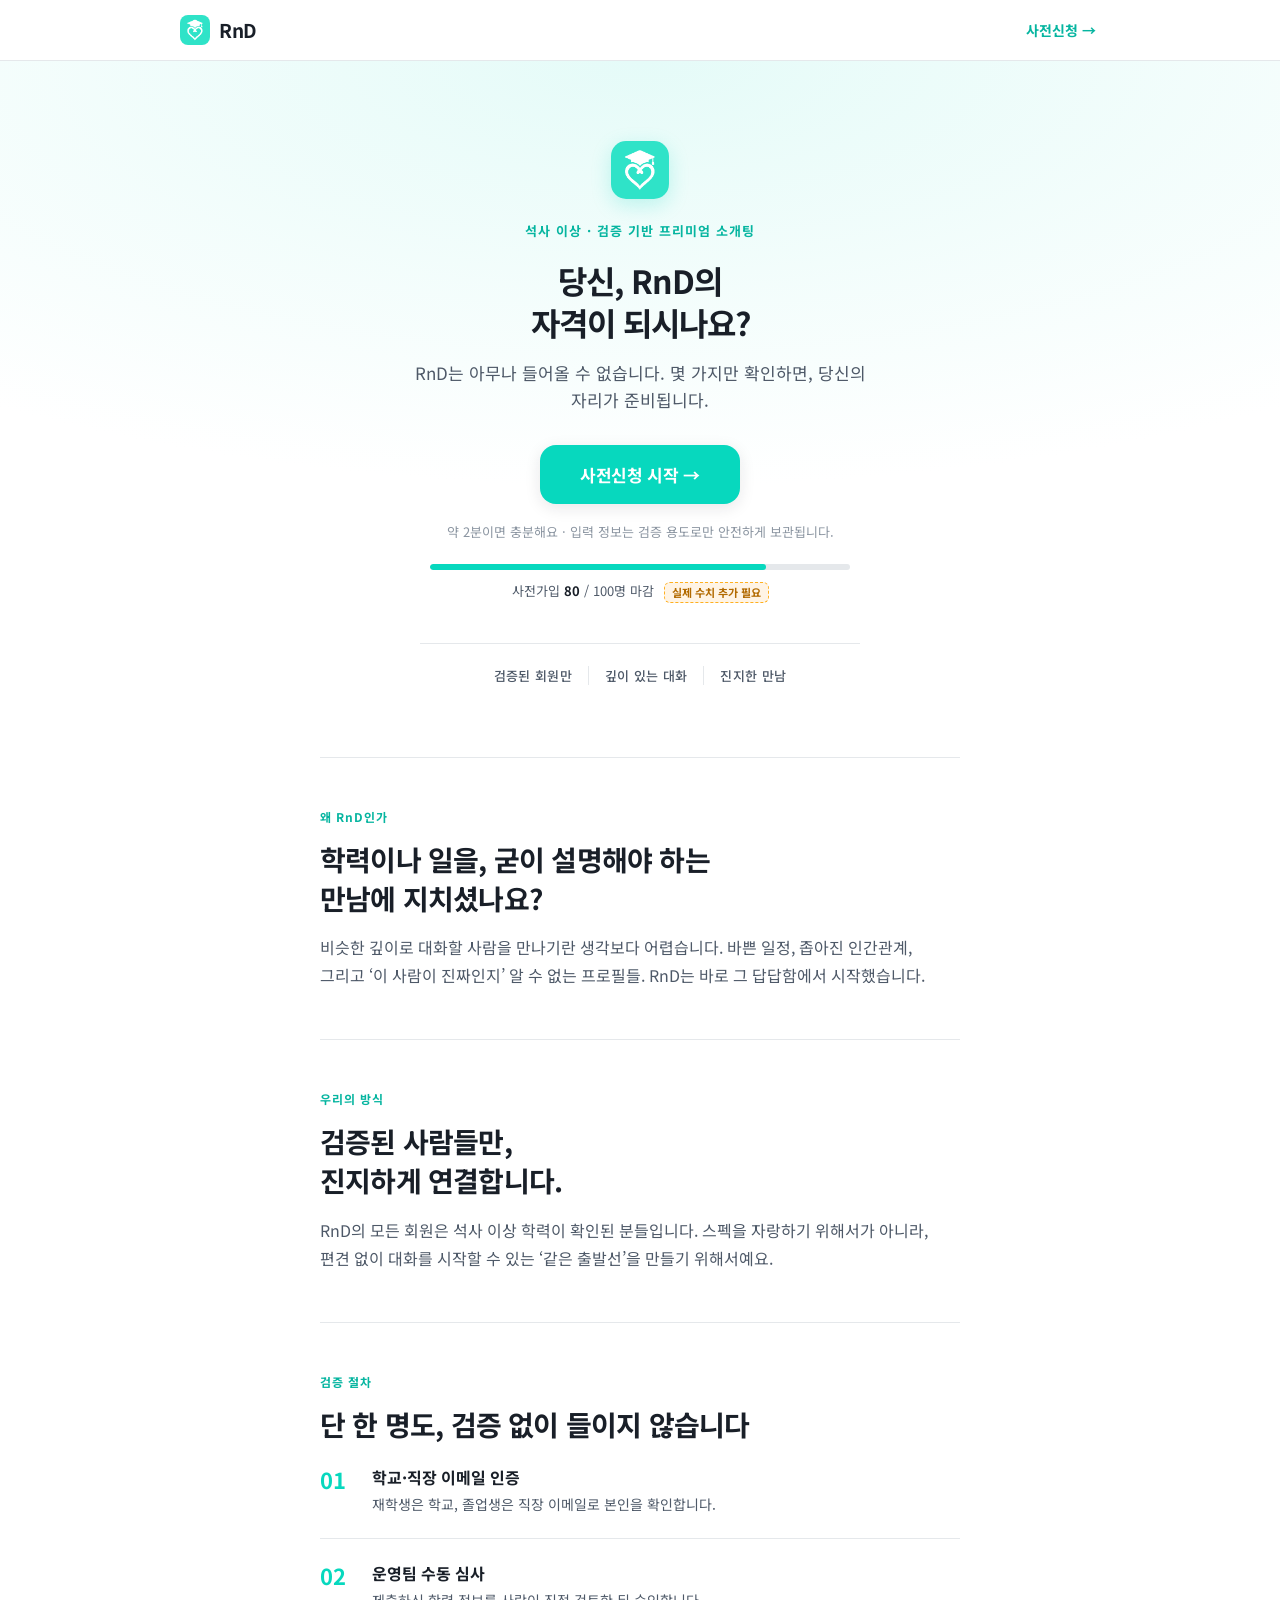
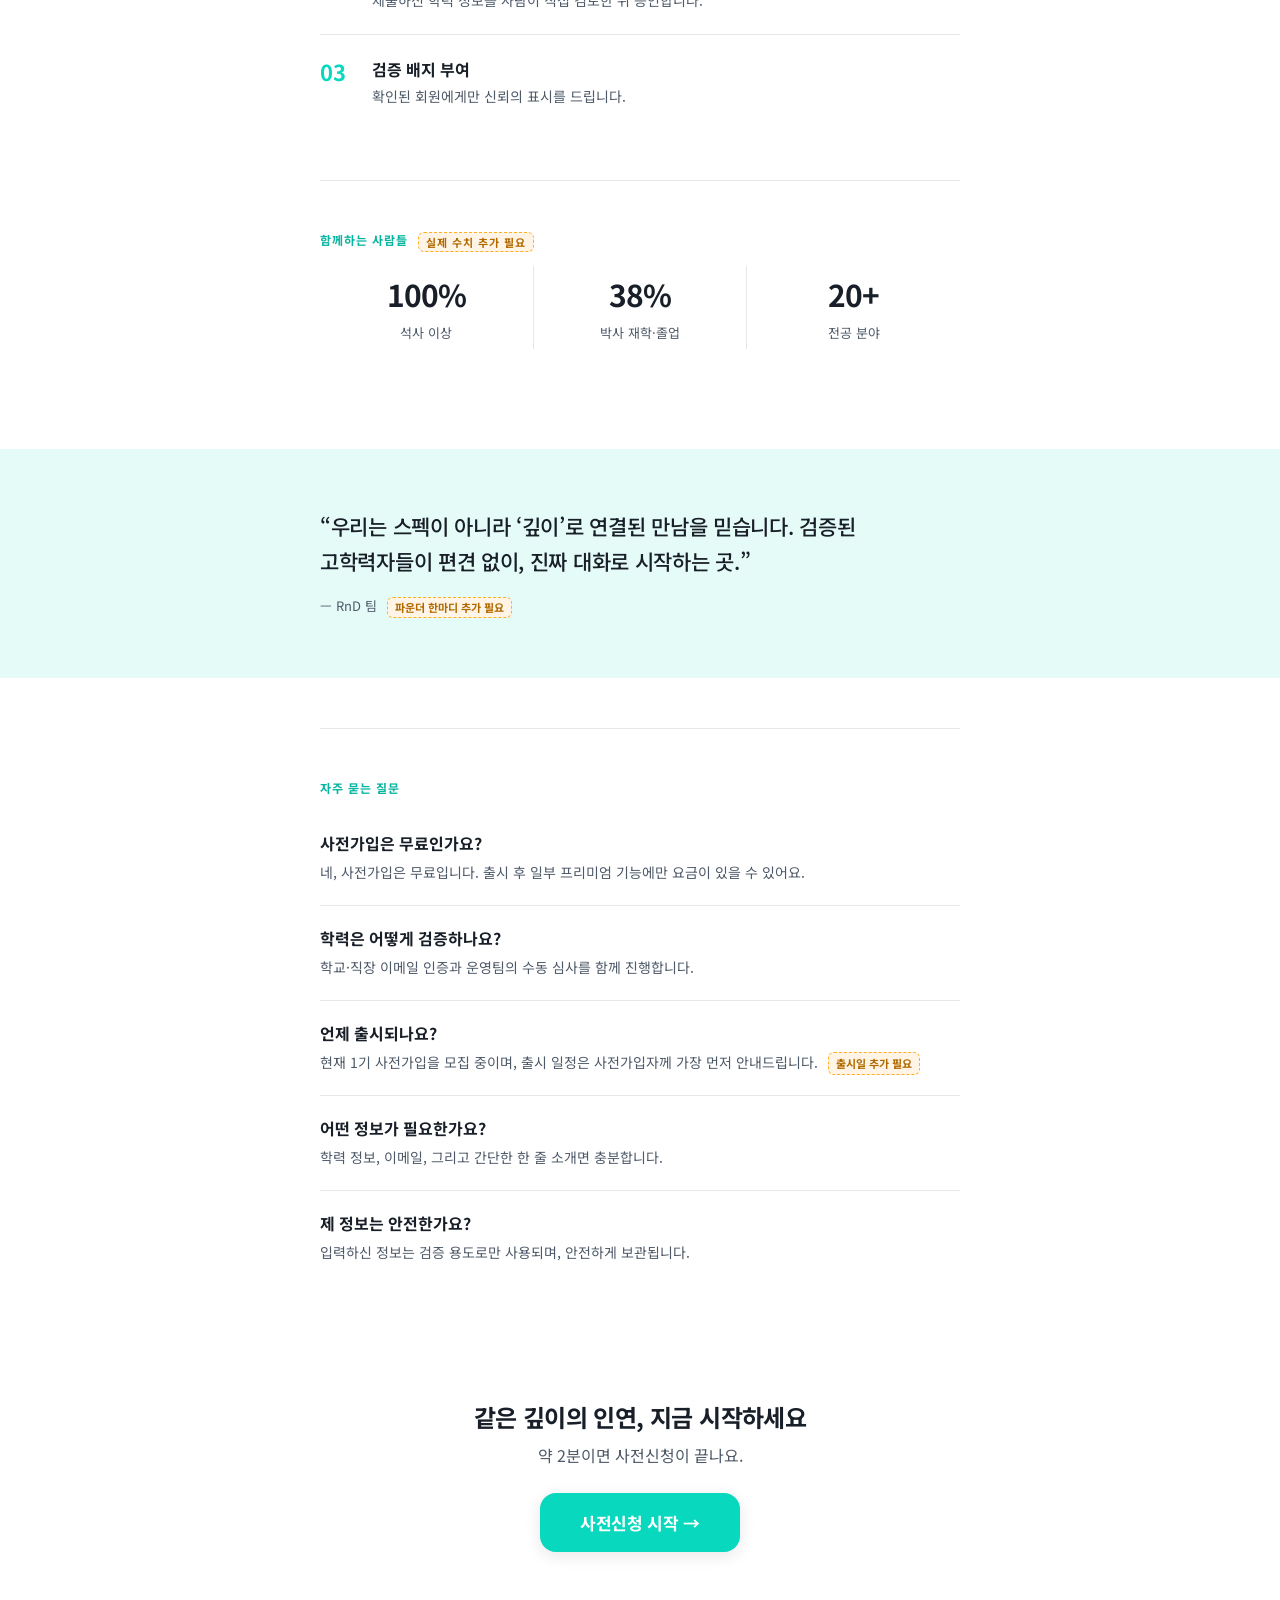
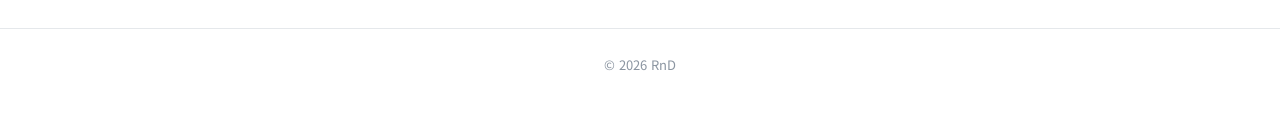
==== versions/wizard/index.html @ ff49e561 "RnD 사전신청 랜딩 시안 3종 (기획자 검토용) Co-Authored-By: Claude Opus 4.8 <noreply@anthropic.com>" ====
<!DOCTYPE html>
<html lang="ko">
<head>
  <meta charset="UTF-8" />
  <meta name="viewport" content="width=device-width, initial-scale=1.0" />
  <title>RnD — 당신, RnD의 자격이 되시나요?</title>
  <meta name="description" content="석사 이상, 학력이 검증된 사람만 만나는 프리미엄 소개팅 RnD. 자격 확인을 시작해 보세요." />
  <meta property="og:title" content="RnD — 당신, RnD의 자격이 되시나요?" />
  <meta property="og:description" content="석사 이상, 검증된 사람들과 진짜 대화가 통하는 만남. 지금 자격 확인을 시작하세요." />
  <link rel="preconnect" href="https://fonts.googleapis.com" />
  <link rel="preconnect" href="https://fonts.gstatic.com" crossorigin />
  <link href="https://fonts.googleapis.com/css2?family=Noto+Sans+KR:wght@400;500;700&display=swap" rel="stylesheet" />
  <link rel="stylesheet" href="../shared/base.css" />
  <link rel="stylesheet" href="wizard.css" />
</head>
<body>
  <nav class="nav">
    <div class="inner">
      <a class="brand-logo" href="#" id="logo-home">
        <span class="logo-mark"><img src="../shared/rnd-logo.png" alt="RnD" /></span>
        <span class="wordmark">RnD</span>
      </a>
      <button class="nav-cta" id="nav-start" type="button">사전신청 →</button>
    </div>
  </nav>

  <!-- ── 랜딩(인트로) : 시작하면 통째로 숨겨짐 ── -->
  <div id="intro">
    <header class="hero">
      <div class="hero-mark"><img src="../shared/rnd-logo.png" alt="RnD" /></div>
      <div class="eyebrow">석사 이상 · 검증 기반 프리미엄 소개팅</div>
      <h1>당신, RnD의<br />자격이 되시나요?</h1>
      <p class="sub">RnD는 아무나 들어올 수 없습니다. 몇 가지만 확인하면, 당신의 자리가 준비됩니다.</p>
      <button class="btn-start js-start" id="start-btn" type="button">사전신청 시작 →</button>
      <div class="reassure">약 2분이면 충분해요 · 입력 정보는 검증 용도로만 안전하게 보관됩니다.</div>
      <div class="capacity">
        <div class="capacity-track"><span class="capacity-fill" style="width:80%"></span></div>
        <p class="capacity-cap">사전가입 <b>80</b> / 100명 마감 <span class="todo">실제 수치 추가 필요</span></p>
      </div>
      <div class="trust">
        <span>검증된 회원만</span>
        <span>깊이 있는 대화</span>
        <span>진지한 만남</span>
      </div>
    </header>

    <div class="wrap">
      <!-- 문제 공감 -->
      <section class="block">
        <div class="sec-eyebrow">왜 RnD인가</div>
        <h2 class="block-h">학력이나 일을, 굳이 설명해야 하는<br />만남에 지치셨나요?</h2>
        <p class="block-p">비슷한 깊이로 대화할 사람을 만나기란 생각보다 어렵습니다. 바쁜 일정, 좁아진 인간관계, 그리고 ‘이 사람이 진짜인지’ 알 수 없는 프로필들. RnD는 바로 그 답답함에서 시작했습니다.</p>
      </section>

      <!-- 해답 -->
      <section class="block">
        <div class="sec-eyebrow">우리의 방식</div>
        <h2 class="block-h">검증된 사람들만,<br />진지하게 연결합니다.</h2>
        <p class="block-p">RnD의 모든 회원은 석사 이상 학력이 확인된 분들입니다. 스펙을 자랑하기 위해서가 아니라, 편견 없이 대화를 시작할 수 있는 ‘같은 출발선’을 만들기 위해서예요.</p>
      </section>

      <!-- 검증 3단계 -->
      <section class="block">
        <div class="sec-eyebrow">검증 절차</div>
        <h2 class="block-h">단 한 명도, 검증 없이 들이지 않습니다</h2>
        <ol class="num-list">
          <li><span class="n">01</span><div><b>학교·직장 이메일 인증</b><p>재학생은 학교, 졸업생은 직장 이메일로 본인을 확인합니다.</p></div></li>
          <li><span class="n">02</span><div><b>운영팀 수동 심사</b><p>제출하신 학력 정보를 사람이 직접 검토한 뒤 승인합니다.</p></div></li>
          <li><span class="n">03</span><div><b>검증 배지 부여</b><p>확인된 회원에게만 신뢰의 표시를 드립니다.</p></div></li>
        </ol>
      </section>

      <!-- 회원 구성 -->
      <section class="block">
        <div class="sec-eyebrow">함께하는 사람들 <span class="todo">실제 수치 추가 필요</span></div>
        <div class="stats">
          <div class="stat"><div class="snum">100%</div><div class="slbl">석사 이상</div></div>
          <div class="stat"><div class="snum">38%</div><div class="slbl">박사 재학·졸업</div></div>
          <div class="stat"><div class="snum">20+</div><div class="slbl">전공 분야</div></div>
        </div>
      </section>
    </div>

    <!-- 미션 (풀폭 강조 밴드) -->
    <section class="manifesto">
      <div class="wrap">
        <p class="m-quote">“우리는 스펙이 아니라 ‘깊이’로 연결된 만남을 믿습니다. 검증된 고학력자들이 편견 없이, 진짜 대화로 시작하는 곳.”</p>
        <p class="m-by">— RnD 팀 <span class="todo">파운더 한마디 추가 필요</span></p>
      </div>
    </section>

    <div class="wrap">
      <!-- FAQ -->
      <section class="block">
        <div class="sec-eyebrow">자주 묻는 질문</div>
        <dl class="faq">
          <div><dt>사전가입은 무료인가요?</dt><dd>네, 사전가입은 무료입니다. 출시 후 일부 프리미엄 기능에만 요금이 있을 수 있어요.</dd></div>
          <div><dt>학력은 어떻게 검증하나요?</dt><dd>학교·직장 이메일 인증과 운영팀의 수동 심사를 함께 진행합니다.</dd></div>
          <div><dt>언제 출시되나요?</dt><dd>현재 1기 사전가입을 모집 중이며, 출시 일정은 사전가입자께 가장 먼저 안내드립니다. <span class="todo">출시일 추가 필요</span></dd></div>
          <div><dt>어떤 정보가 필요한가요?</dt><dd>학력 정보, 이메일, 그리고 간단한 한 줄 소개면 충분합니다.</dd></div>
          <div><dt>제 정보는 안전한가요?</dt><dd>입력하신 정보는 검증 용도로만 사용되며, 안전하게 보관됩니다.</dd></div>
        </dl>
      </section>
    </div>

    <!-- 마지막 CTA -->
    <section class="final-cta">
      <h2>같은 깊이의 인연, 지금 시작하세요</h2>
      <p>약 2분이면 사전신청이 끝나요.</p>
      <button class="btn-start js-start" type="button">사전신청 시작 →</button>
    </section>
  </div>

  <!-- ── 자격 확인 위저드 ── -->
  <main class="wizard-wrap" id="wizard" hidden>
    <div class="progress">
      <div class="meta">
        <span class="step-label" id="step-label">기본 정보</span>
        <span class="step-count" id="step-count">1/4</span>
      </div>
      <div class="bar"><div class="fill" id="progress-fill"></div></div>
    </div>

    <div class="card wizard-card">
      <form id="wizard-form" novalidate>
        <section class="step-panel active" data-step="1">
          <h2 class="step-title">먼저, 기본 정보부터요</h2>
          <p class="step-sub">편하게 알려주세요. 환영합니다.</p>
          <div class="field">
            <label>이름 <span class="req">*</span></label>
            <input type="text" name="이름" id="name" placeholder="예) 김알앤디" />
          </div>
          <div class="field">
            <label>학력단계 <span class="req">*</span></label>
            <select name="학력단계" id="edu-level">
              <option value="">선택하세요</option>
              <option value="석사재학">석사 재학</option>
              <option value="석사졸업">석사 졸업</option>
              <option value="박사재학">박사 재학</option>
              <option value="박사졸업">박사 졸업</option>
            </select>
          </div>
        </section>

        <section class="step-panel" data-step="2">
          <h2 class="step-title">학력을 알려주세요</h2>
          <p class="step-sub">RnD를 특별하게 만드는, 가장 중요한 부분이에요.</p>
          <div class="group-label">학부</div>
          <div class="field"><label>학부 대학교 <span class="req">*</span></label><input type="text" name="학부_대학교" id="ug-school" placeholder="예) ○○대학교" /></div>
          <div class="field"><label>학부 전공 <span class="req">*</span></label><input type="text" name="학부_전공" id="ug-major" placeholder="예) 경제학" /></div>
          <div class="group-label">석사</div>
          <div class="field"><label>석사 대학교 <span class="req">*</span></label><input type="text" name="석사_대학교" id="ms-school" placeholder="예) ○○대학교" /></div>
          <div class="field"><label>석사 전공 <span class="req">*</span></label><input type="text" name="석사_전공" id="ms-major" placeholder="예) 경영학" /></div>
          <div id="phd-group" hidden>
            <div class="group-label">박사</div>
            <div class="field"><label>박사 대학교 <span class="req">*</span></label><input type="text" name="박사_대학교" id="phd-school" placeholder="예) ○○대학교" /></div>
            <div class="field"><label>박사 전공 <span class="req">*</span></label><input type="text" name="박사_전공" id="phd-major" placeholder="예) 통계학" /></div>
          </div>
        </section>

        <section class="step-panel" data-step="3">
          <h2 class="step-title">조금만 더, 프로필이에요</h2>
          <p class="step-sub">연락과 매칭에 필요한 정보예요.</p>
          <div class="field" id="email-field">
            <label>이메일 <span class="req">*</span> <span class="note">(재학=학교 / 졸업=직장 이메일)</span></label>
            <div class="verify-row">
              <input type="email" name="이메일" id="email" placeholder="name@university.ac.kr" />
              <button type="button" class="btn-verify" id="send-code">인증번호 받기</button>
            </div>
            <div class="verify-code" id="code-row" hidden>
              <input type="text" id="email-code" inputmode="numeric" maxlength="6" placeholder="인증번호 6자리" />
              <button type="button" class="btn-verify" id="check-code">확인</button>
            </div>
            <div class="verify-msg" id="verify-msg"></div>
          </div>
          <div class="field"><label>전화번호 <span class="req">*</span> <span class="note">(숫자만)</span></label><input type="text" name="전화번호" id="phone" inputmode="numeric" placeholder="01012345678" /></div>
          <div class="field"><label>성별 <span class="req">*</span></label>
            <select name="성별" id="gender"><option value="">선택하세요</option><option value="남성">남성</option><option value="여성">여성</option></select>
          </div>
          <div class="field"><label>키 (cm) <span class="req">*</span></label><input type="number" name="키" id="height" min="140" max="220" placeholder="175" /></div>
        </section>

        <section class="step-panel" data-step="4">
          <h2 class="step-title">마지막으로, 당신을 한 줄로</h2>
          <p class="step-sub">진심이 담긴 한 줄이 좋은 인연을 부릅니다.</p>
          <div class="field"><label>나를 한 줄로 표현하면? <span class="req">*</span></label><input type="text" name="한줄소개" id="intro-input" maxlength="50" placeholder="20자 이상 자유롭게 적어주세요" /><div class="counter" id="intro-counter">0 / 50자 (최소 20자)</div></div>
          <div class="field"><label>이상형을 한 줄로 표현하면? <span class="req">*</span></label><input type="text" name="한줄이상형" id="ideal-input" maxlength="50" placeholder="20자 이상 자유롭게 적어주세요" /><div class="counter" id="ideal-counter">0 / 50자 (최소 20자)</div></div>
        </section>

        <div class="nav-btns">
          <button type="button" class="btn-prev" id="btn-prev" hidden>← 이전</button>
          <button type="button" class="btn-next" id="btn-next">다음 →</button>
        </div>
        <div class="step-msg" id="msg"></div>
      </form>

      <div class="privacy-note">입력 정보는 안전하게 보관되며, 검증 용도로만 사용됩니다.</div>
    </div>
  </main>

  <!-- ── 결과 화면 ── -->
  <section class="result-wrap" id="result" hidden>
    <div class="check"><svg width="40" height="40" viewBox="0 0 24 24" fill="none" stroke="#06B5A0" stroke-width="2.5" stroke-linecap="round" stroke-linejoin="round"><path d="M20 6L9 17l-5-5"/></svg></div>
    <h1>사전신청이 완료되었습니다 · 환영합니다</h1>
    <p>축하드려요! 당신은 RnD가 기다려 온 분이에요.<br />운영팀의 최종 검증 후, 입장 안내를 보내드릴게요.</p>
    <div class="qnum">
      <div class="lbl">나의 대기번호</div>
      <div class="v">#--- <span class="todo">실제 순번 연동 추가 필요</span></div>
    </div>
    <div class="nextstep">
      <b>다음 단계는요</b><br />
      1. 운영팀이 제출하신 학력 정보를 검토해요.<br />
      2. 승인되면 입력하신 이메일로 입장 링크를 보내드려요.<br />
      3. 검증 배지와 함께, 같은 깊이의 인연을 만나보세요.
    </div>
  </section>

  <footer class="footer">
    <div>© 2026 RnD</div>
  </footer>

  <script src="wizard.js"></script>
</body>
</html>
---- versions/shared/base.css ----
/* [RnD 랜딩 시안] 공통 토대 — Figma 디자인 시스템 토큰 + 폼/입력/버튼 기본
   각 버전(v1/v2/v3)은 이 파일을 먼저 불러오고, 그 위에 컨셉 스타일을 덧입힙니다. */

:root {
  --brand-500: #07D8BE;
  --brand-600: #06B5A0;
  --brand-700: #013731;   /* 가장 진한 틸 */
  --brand-50:  #E5FBF8;
  --text-primary:   #191F28;
  --text-secondary: #4E5968;
  --text-tertiary:  #8B95A1;
  --border-default: #E5E8EB;
  --border-strong:  #D1D6DB;
  --error: #F2415F;
  --radius: 14px;
  --radius-lg: 16px;
  --maxw: 480px;
}

* { box-sizing: border-box; }
html, body { margin: 0; padding: 0; }
body {
  font-family: "Noto Sans KR", system-ui, -apple-system, sans-serif;
  color: var(--text-primary);
  background: #fff;
  line-height: 1.5;
  -webkit-font-smoothing: antialiased;
  word-break: keep-all;       /* 한국어 자연 줄바꿈(단어 중간에서 안 깨짐) */
  overflow-wrap: break-word;
}

.container { max-width: var(--maxw); margin: 0 auto; padding: 0 20px; }

/* 폼 카드 */
.card {
  background: #fff;
  border: 1px solid var(--border-default);
  border-radius: 20px;
  padding: 28px 22px 32px;
  margin: 0 auto 40px;
  box-shadow: 0 8px 30px rgba(25, 31, 40, 0.07);
}
.card h2 { font-size: 20px; font-weight: 700; margin: 0 0 4px; letter-spacing: -0.5px; }
.card .sub { font-size: 14px; color: var(--text-secondary); margin: 0 0 22px; }

/* 입력 필드 */
.field { margin-bottom: 16px; }
label { display: block; font-size: 14px; font-weight: 500; margin-bottom: 8px; }
.req { color: var(--error); }
.note { color: var(--text-tertiary); font-size: 12px; font-weight: 400; }

input, select {
  width: 100%; height: 54px;
  border: 1.5px solid var(--border-default);
  border-radius: var(--radius);
  padding: 0 16px; font-size: 16px;
  font-family: inherit; color: var(--text-primary); background: #fff;
  transition: border-color .15s, box-shadow .15s;
}
input::placeholder { color: var(--text-tertiary); }
input:focus, select:focus {
  outline: none; border-color: var(--brand-500);
  box-shadow: 0 0 0 3px rgba(7, 216, 190, 0.18);
}
select {
  appearance: none; -webkit-appearance: none; padding-right: 44px;
  background-image: url("data:image/svg+xml;charset=utf-8,%3Csvg xmlns='http://www.w3.org/2000/svg' width='20' height='20' viewBox='0 0 24 24' fill='none' stroke='%238B95A1' stroke-width='2' stroke-linecap='round' stroke-linejoin='round'%3E%3Cpath d='M6 9l6 6 6-6'/%3E%3C/svg%3E");
  background-repeat: no-repeat; background-position: right 16px center;
}

.counter { font-size: 13px; color: var(--text-tertiary); margin-top: 6px; }
.counter.bad { color: var(--error); }

button[type="submit"] {
  width: 100%; height: 56px; border: none; border-radius: var(--radius-lg);
  background: var(--brand-500); color: #fff; font-size: 16px; font-weight: 700;
  font-family: inherit; letter-spacing: -0.3px; cursor: pointer; margin-top: 10px;
  transition: background .15s, transform .05s;
}
button[type="submit"]:hover { background: var(--brand-600); }
button[type="submit"]:active { transform: translateY(1px); }

#msg { margin-top: 14px; font-size: 14px; font-weight: 700; min-height: 20px; color: var(--error); }

/* 완료 화면(기본) */
#thanks { display: none; text-align: center; padding: 80px 24px; }
#thanks .check {
  width: 72px; height: 72px; border-radius: 50%;
  background: var(--brand-50); color: var(--brand-600);
  font-size: 38px; line-height: 72px; margin: 0 auto 22px;
}
#thanks h2 { font-size: 24px; font-weight: 700; margin: 0 0 10px; letter-spacing: -0.5px; }
#thanks p { color: var(--text-secondary); margin: 0 0 6px; }

/* 「추가 필요」 표시용 배지 */
.todo {
  display: inline-block; background: #FFF4E5; color: #B26A00;
  border: 1px dashed #FFB020; border-radius: 6px;
  font-size: 11px; font-weight: 700; padding: 1px 7px; margin-left: 6px;
  vertical-align: middle;
}

.footer {
  text-align: center; padding: 26px 20px 48px;
  color: var(--text-tertiary); font-size: 13px;
  border-top: 1px solid var(--border-default);
}
.footer a { color: var(--text-secondary); text-decoration: none; margin: 0 8px; }

[hidden] { display: none; }

/* 브랜드 로고 — 졸업모자+하트 심볼(민트 사각) + RnD 워드마크 */
.brand-logo { display: inline-flex; align-items: center; gap: 9px; text-decoration: none; }
.logo-mark {
  width: 30px; height: 30px; border-radius: 8px; overflow: hidden;
  display: inline-flex; flex-shrink: 0;
}
.logo-mark img { width: 100%; height: 100%; object-fit: cover; display: block; }
.brand-logo .wordmark { font-weight: 700; font-size: 19px; letter-spacing: -0.3px; color: var(--text-primary); }

/* 사전가입 정원 FOMO 인디케이터 (공통 — V1·V2·V3 동일하게) */
.capacity { max-width: 420px; }
.capacity-track { height: 6px; border-radius: 999px; background: var(--border-default); overflow: hidden; }
.capacity-fill { display: block; height: 100%; border-radius: 999px; background: var(--brand-500); }
.capacity-cap { font-size: 13px; color: var(--text-secondary); margin: 11px 0 0; }
.capacity-cap b { color: var(--text-primary); font-weight: 700; }

/* 이메일 인증 플로우 (제출 전 인증) — 공통 */
.verify-row, .verify-code { display: flex; gap: 8px; align-items: stretch; }
.verify-row > input, .verify-code > input { flex: 1 1 auto; min-width: 0; }
.verify-code { margin-top: 8px; }
.btn-verify {
  flex: 0 0 auto; height: 54px; padding: 0 16px; white-space: nowrap;
  border: 1.5px solid var(--brand-500); background: #fff; color: var(--brand-600);
  font-weight: 700; font-size: 14px; border-radius: var(--radius);
  cursor: pointer; font-family: inherit; transition: background .15s;
}
.btn-verify:hover { background: var(--brand-50); }
.btn-verify:disabled { border-color: var(--border-default); color: var(--text-tertiary); cursor: default; background: #fff; }
.verify-msg { font-size: 13px; margin-top: 8px; min-height: 18px; color: var(--text-secondary); }
.verify-msg.ok { color: var(--brand-600); font-weight: 700; }
.verify-msg.bad { color: var(--error); font-weight: 700; }
.field.verified > .verify-row > input { background: #F7FBFA; }
---- versions/wizard/wizard.css ----
/* RnD 버전 3 — 자격 확인 위저드
   컨셉: The League/Raya(선별=매력) · Academic Singles(퀴즈식 온보딩) · Typeform(한 번에 한 단계 + 진행바)
   base.css(토큰·폼·.field/.counter/.todo/.footer) 위에 얹는 레이아웃/위저드 스타일. 토큰 재정의 금지. */

/* ── 상단 내비 ── */
.nav {
  position: sticky; top: 0; z-index: 10; background: rgba(255, 255, 255, .9);
  backdrop-filter: saturate(180%) blur(8px);
  border-bottom: 1px solid var(--border-default);
}
.nav .inner {
  max-width: 960px; margin: 0 auto; padding: 14px 20px;
  display: flex; align-items: center; justify-content: space-between;
}
.nav .logo { font-weight: 700; font-size: 18px; color: var(--brand-600); letter-spacing: -0.5px; text-decoration: none; }
.nav .nav-cta {
  font-size: 14px; font-weight: 700; color: var(--brand-600); background: none;
  border: none; padding: 6px 4px; cursor: pointer; font-family: inherit;
}

/* ── 인트로 히어로 ── */
.hero {
  text-align: center; padding: 80px 20px 72px;
  background: radial-gradient(120% 85% at 50% 0%, var(--brand-50), #fff 72%);
}
/* 히어로 로고 마크 — PNG(이미 민트 타일 포함)를 둥근 모서리로 직접 노출 */
.hero-mark {
  width: 58px; height: 58px; margin: 0 auto 22px;
  border-radius: 15px; overflow: hidden; display: inline-flex;
  box-shadow: 0 6px 20px rgba(7, 216, 190, .22);
}
.hero-mark img { width: 100%; height: 100%; object-fit: cover; display: block; }

.hero .eyebrow {
  font-size: 13px; font-weight: 700; letter-spacing: 1px;
  color: var(--brand-600); margin-bottom: 18px;
}
.hero h1 {
  font-size: 32px; font-weight: 700; line-height: 1.32; letter-spacing: -1px;
  margin: 0 auto 16px; max-width: 540px;
}
.hero .sub { font-size: 17px; color: var(--text-secondary); margin: 0 auto 32px; max-width: 460px; line-height: 1.6; }

/* 시작 버튼(링크형이 아닌 button) */
.btn-start {
  display: inline-block; background: var(--brand-500); color: #fff; font-weight: 700;
  font-size: 17px; padding: 17px 40px; border: none; border-radius: var(--radius-lg);
  font-family: inherit; letter-spacing: -0.3px; cursor: pointer;
  transition: background .15s, transform .05s; box-shadow: 0 4px 16px rgba(25, 31, 40, .10);
}
.btn-start:hover { background: var(--brand-600); }
.btn-start:active { transform: translateY(1px); }
.hero .reassure { margin-top: 18px; font-size: 13px; color: var(--text-tertiary); }

/* 정원 FOMO — 중앙 정렬된 히어로 CTA 아래로 정렬(.capacity 외형은 base.css 그대로) */
.hero .capacity { margin: 22px auto 0; text-align: center; }

/* 신뢰 요소(선별 = 매력) */
.trust {
  max-width: 440px; margin: 40px auto 0; padding-top: 22px;
  border-top: 1px solid var(--border-default);
  display: flex; justify-content: center; align-items: center;
  font-size: 13px; color: var(--text-secondary);
}
.trust span { padding: 0 16px; font-weight: 500; letter-spacing: 0.3px; }
.trust span + span { border-left: 1px solid var(--border-default); }
@media (max-width: 420px) { .trust span { padding: 0 10px; font-size: 12px; } }

/* ── 위저드 컨테이너 ── */
.wizard-wrap { max-width: var(--maxw); margin: 0 auto; padding: 28px 20px 40px; }

/* 진행 상태: 막대 + 라벨 */
.progress { margin-bottom: 22px; }
.progress .meta { display: flex; align-items: center; justify-content: space-between; margin-bottom: 10px; }
.progress .step-label { font-size: 14px; font-weight: 700; color: var(--text-primary); }
.progress .step-count { font-size: 13px; font-weight: 700; color: var(--brand-600); }
.progress .bar { height: 8px; background: var(--border-default); border-radius: 999px; overflow: hidden; }
.progress .fill {
  height: 100%; width: 25%; background: var(--brand-500); border-radius: 999px;
  transition: width .35s cubic-bezier(.4, 0, .2, 1);
}

/* 위저드 카드(base.css .card 위에 약간만 조정) */
.wizard-card { padding-top: 24px; }

/* 단계 패널: 한 번에 하나만 */
.step-panel { display: none; }
.step-panel.active { display: block; animation: stepIn .3s ease both; }
@keyframes stepIn {
  from { opacity: 0; transform: translateY(8px); }
  to   { opacity: 1; transform: translateY(0); }
}

.step-panel .step-title { font-size: 20px; font-weight: 700; letter-spacing: -0.5px; margin: 0 0 4px; }
.step-panel .step-sub { font-size: 14px; color: var(--text-secondary); margin: 0 0 22px; }

/* 그룹 소제목(학력 단계 내부 구분용) */
.group-label {
  font-size: 12px; font-weight: 700; color: var(--brand-600); letter-spacing: 0.2px;
  margin: 18px 0 10px; text-transform: none;
}
.group-label:first-child { margin-top: 0; }

/* 이전/다음 내비게이션 */
.nav-btns { display: flex; gap: 10px; margin-top: 24px; }
.btn-prev, .btn-next {
  height: 56px; border-radius: var(--radius-lg); font-size: 16px; font-weight: 700;
  font-family: inherit; letter-spacing: -0.3px; cursor: pointer;
  transition: background .15s, border-color .15s, transform .05s;
}
.btn-prev {
  flex: 0 0 auto; min-width: 96px; padding: 0 20px;
  background: #fff; color: var(--text-secondary); border: 1.5px solid var(--border-strong);
}
.btn-prev:hover { background: #F8F9FA; border-color: var(--text-tertiary); }
.btn-prev:active { transform: translateY(1px); }
.btn-next {
  flex: 1 1 auto; background: var(--brand-500); color: #fff; border: none;
}
.btn-next:hover { background: var(--brand-600); }
.btn-next:active { transform: translateY(1px); }

/* 단계별 안내 메시지(검증 실패 등) */
.step-msg { margin-top: 14px; font-size: 14px; font-weight: 700; min-height: 20px; color: var(--error); }
.step-msg.busy { color: var(--text-secondary); }

.privacy-note { display: flex; gap: 6px; justify-content: center; font-size: 12px; color: var(--text-tertiary); margin-top: 18px; }

/* ── 결과 화면 ── */
.result-wrap { max-width: 460px; margin: 0 auto; padding: 70px 24px 60px; text-align: center; }
.result-wrap .check {
  width: 80px; height: 80px; border-radius: 50%; background: var(--brand-50);
  margin: 0 auto 22px; display: flex; align-items: center; justify-content: center;
  animation: pop .4s cubic-bezier(.34, 1.56, .64, 1) both;
}
@keyframes pop { from { transform: scale(.6); opacity: 0; } to { transform: scale(1); opacity: 1; } }
.result-wrap h1 { font-size: 24px; font-weight: 700; margin: 0 0 10px; letter-spacing: -0.5px; }
.result-wrap > p { color: var(--text-secondary); margin: 0 0 26px; line-height: 1.6; }
.qnum {
  border: 1.5px solid var(--brand-500); border-radius: 18px; padding: 24px;
  background: var(--brand-50); margin-bottom: 24px;
}
.qnum .lbl { font-size: 13px; color: var(--text-secondary); }
.qnum .v { font-size: 36px; font-weight: 700; color: var(--brand-600); margin-top: 4px; letter-spacing: -1px; }
.nextstep {
  text-align: left; border: 1px solid var(--border-default); border-radius: 16px;
  padding: 18px 20px; font-size: 14px; color: var(--text-secondary); line-height: 1.6;
}
.nextstep b { color: var(--text-primary); }

/* 동적 노출 박사 칸 */
#phd-group[hidden] { display: none; }

/* ─────────── 랜딩 내용 섹션(편집형, 박스/이모지 없이) ─────────── */
.wrap { max-width: 680px; margin: 0 auto; padding: 0 20px; }

.block { padding: 50px 0; border-top: 1px solid var(--border-default); }
.sec-eyebrow { font-size: 12px; font-weight: 700; letter-spacing: 1px; color: var(--brand-600); margin-bottom: 14px; }
.block-h { font-size: 26px; font-weight: 700; line-height: 1.38; letter-spacing: -0.8px; margin: 0 0 16px; }
.block-p { font-size: 16px; color: var(--text-secondary); line-height: 1.75; margin: 0; }

/* 검증 절차 — 넘버드 리스트(박스 X, 얇은 구분선) */
.num-list { list-style: none; padding: 0; margin: 6px 0 0; }
.num-list li { display: flex; gap: 18px; padding: 22px 0; border-top: 1px solid var(--border-default); }
.num-list li:first-child { border-top: none; padding-top: 6px; }
.num-list .n { font-size: 22px; font-weight: 700; color: var(--brand-500); min-width: 34px; line-height: 1.3; }
.num-list b { display: block; font-size: 16px; margin-bottom: 4px; }
.num-list p { margin: 0; font-size: 14px; color: var(--text-secondary); line-height: 1.65; }

/* 회원 구성 — 타이포 통계 줄(박스 X) */
.stats { display: flex; margin-top: 8px; }
.stat { flex: 1; text-align: center; padding: 6px 0; }
.stat + .stat { border-left: 1px solid var(--border-default); }
.snum { font-size: 30px; font-weight: 700; color: var(--text-primary); letter-spacing: -1px; }
.slbl { font-size: 13px; color: var(--text-secondary); margin-top: 6px; }

/* 미션 — 풀폭 강조 밴드 */
.manifesto { background: var(--brand-50); padding: 60px 0; margin: 50px 0; }
.manifesto .m-quote { font-size: 21px; font-weight: 500; line-height: 1.65; letter-spacing: -0.3px; color: var(--text-primary); margin: 0; }
.manifesto .m-by { font-size: 13px; color: var(--text-secondary); margin: 18px 0 0; }

/* FAQ — 구분선 리스트 */
.faq { margin: 6px 0 0; }
.faq > div { border-top: 1px solid var(--border-default); padding: 6px 0; }
.faq > div:first-child { border-top: none; }
.faq dt { font-size: 16px; font-weight: 700; margin: 14px 0 6px; }
.faq dd { margin: 0 0 14px; font-size: 14px; color: var(--text-secondary); line-height: 1.7; }

/* 마지막 CTA */
.final-cta { text-align: center; padding: 64px 20px 76px; }
.final-cta h2 { font-size: 24px; font-weight: 700; letter-spacing: -0.6px; margin: 0 0 8px; }
.final-cta p { color: var(--text-secondary); margin: 0 0 26px; }

@media (min-width: 560px) { .block-h { font-size: 28px; } }
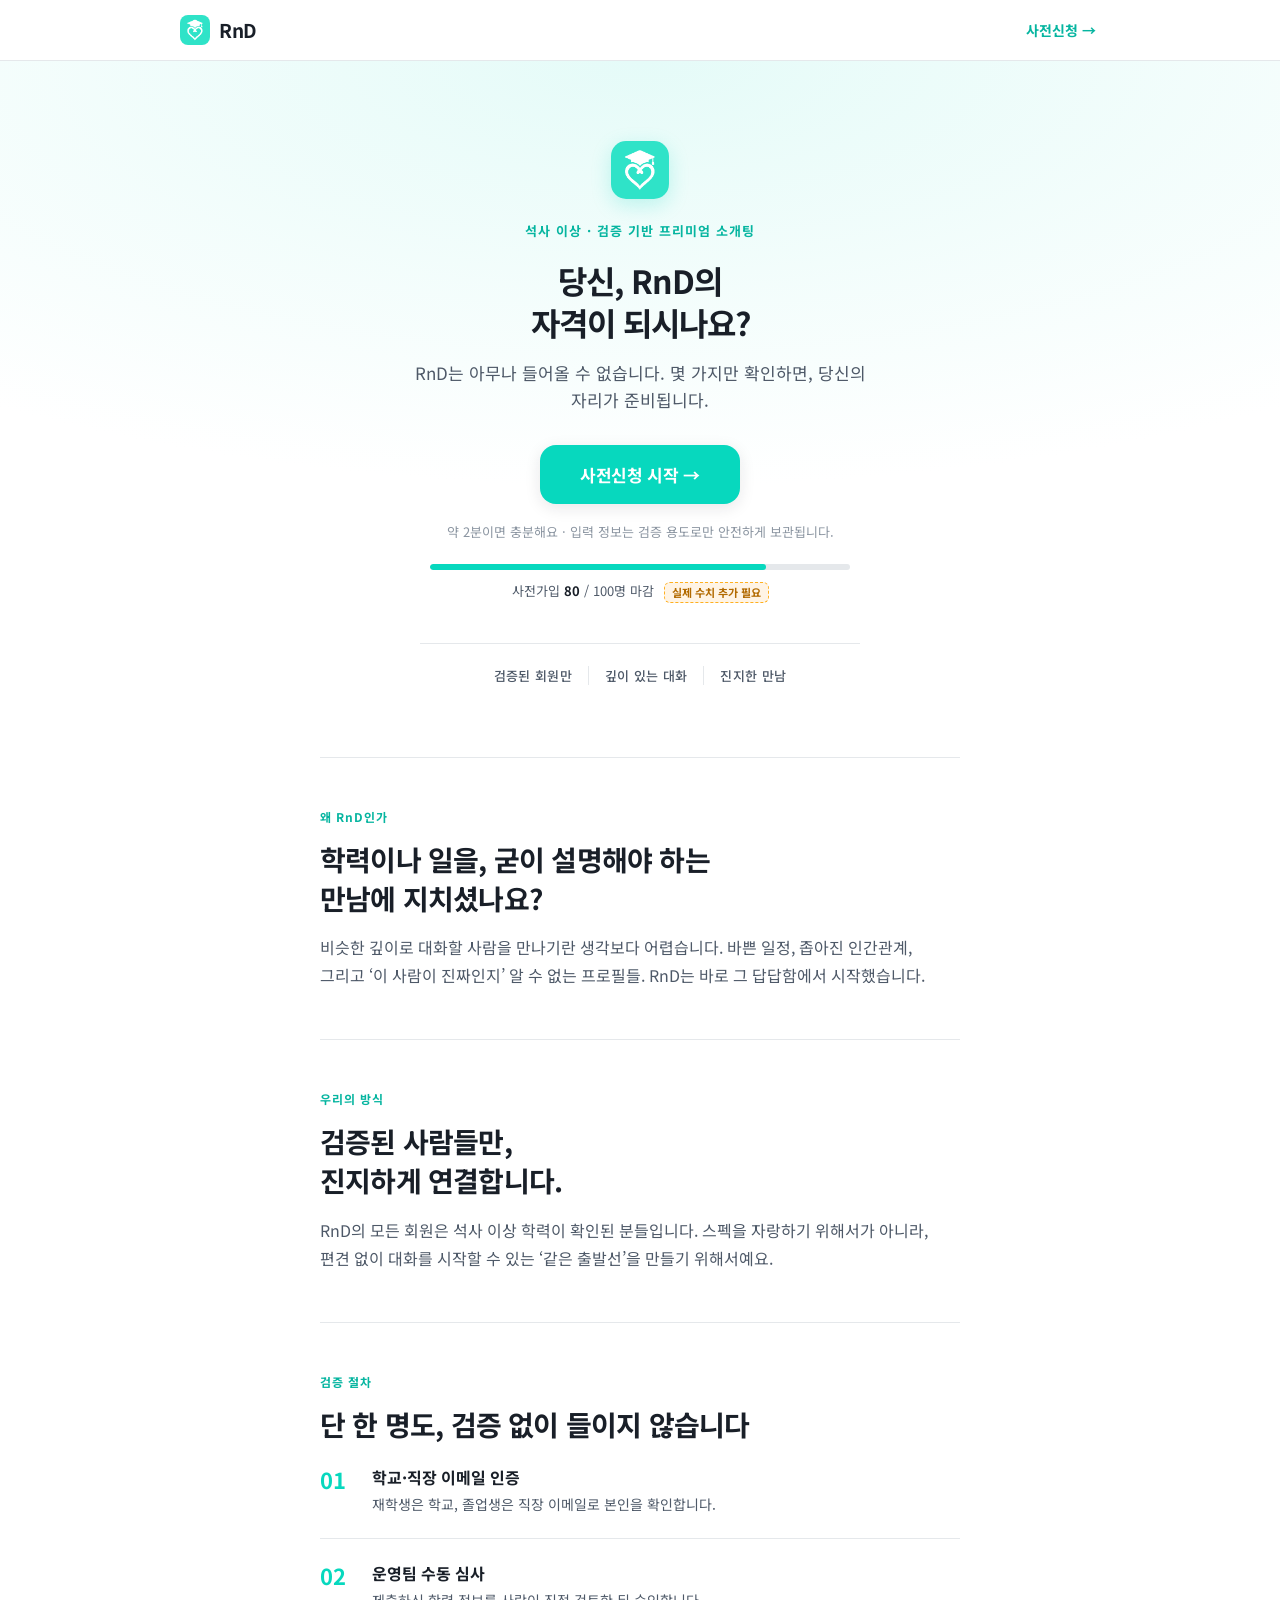
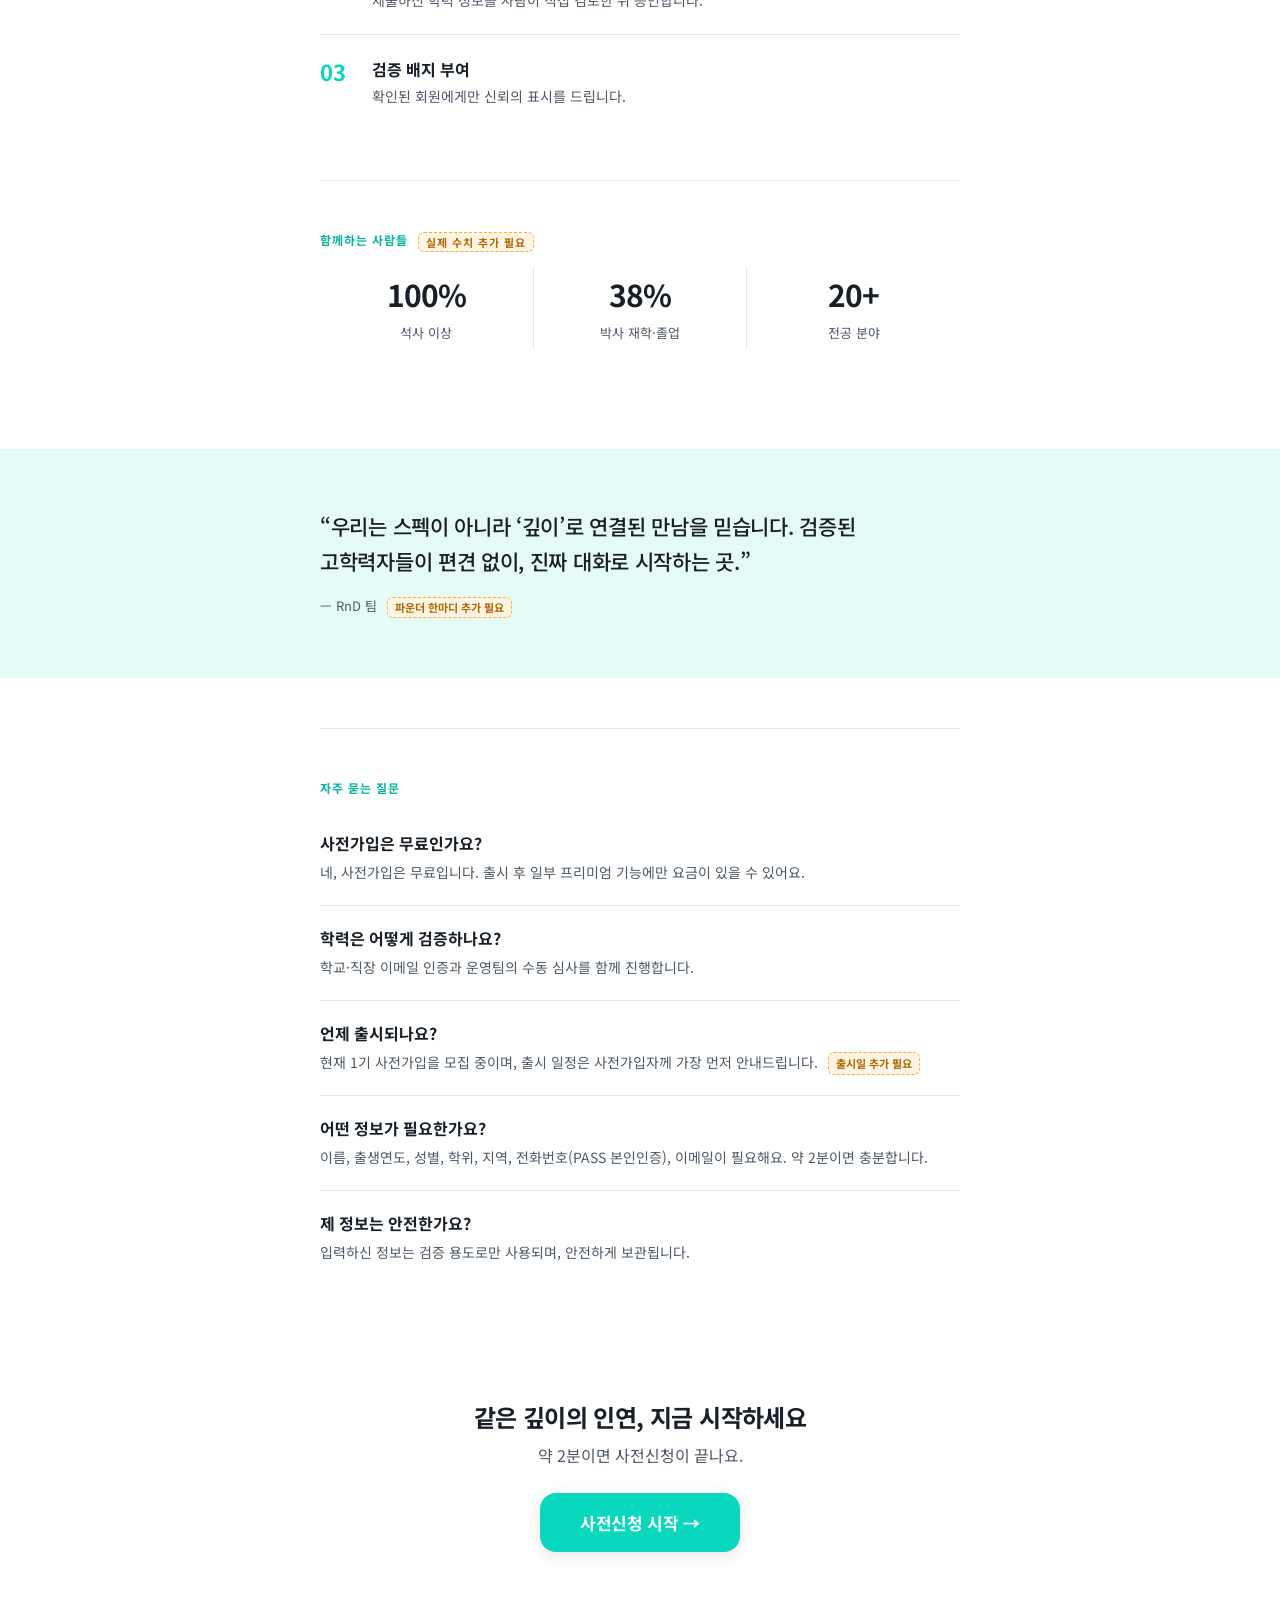
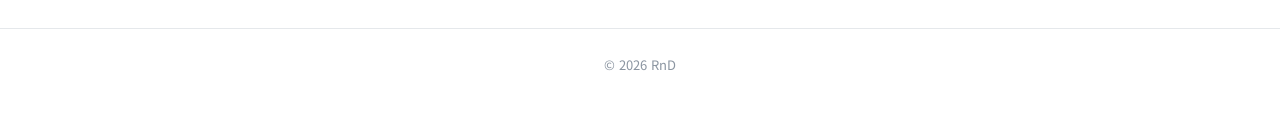
==== commit 0d8e7272: "wizard: 폼 필드 간소화 + PASS 인증 UI 적용 - 4단계 → 3단계 (기본정보 / 학위+지역 / 연락처) - 수집 필드: 이름·출생연도·성별·학위·지역·전화번호·이메일" ====
--- a/versions/wizard/index.html
+++ b/versions/wizard/index.html
@@ -97,7 +97,7 @@
           <div><dt>사전가입은 무료인가요?</dt><dd>네, 사전가입은 무료입니다. 출시 후 일부 프리미엄 기능에만 요금이 있을 수 있어요.</dd></div>
           <div><dt>학력은 어떻게 검증하나요?</dt><dd>학교·직장 이메일 인증과 운영팀의 수동 심사를 함께 진행합니다.</dd></div>
           <div><dt>언제 출시되나요?</dt><dd>현재 1기 사전가입을 모집 중이며, 출시 일정은 사전가입자께 가장 먼저 안내드립니다. <span class="todo">출시일 추가 필요</span></dd></div>
-          <div><dt>어떤 정보가 필요한가요?</dt><dd>학력 정보, 이메일, 그리고 간단한 한 줄 소개면 충분합니다.</dd></div>
+          <div><dt>어떤 정보가 필요한가요?</dt><dd>이름, 출생연도, 성별, 학위, 지역, 전화번호(PASS 본인인증), 이메일이 필요해요. 약 2분이면 충분합니다.</dd></div>
           <div><dt>제 정보는 안전한가요?</dt><dd>입력하신 정보는 검증 용도로만 사용되며, 안전하게 보관됩니다.</dd></div>
         </dl>
       </section>
@@ -116,13 +116,15 @@
     <div class="progress">
       <div class="meta">
         <span class="step-label" id="step-label">기본 정보</span>
-        <span class="step-count" id="step-count">1/4</span>
+        <span class="step-count" id="step-count">1/3</span>
       </div>
       <div class="bar"><div class="fill" id="progress-fill"></div></div>
     </div>
 
     <div class="card wizard-card">
       <form id="wizard-form" novalidate>
+
+        <!-- 1단계: 기본 정보 -->
         <section class="step-panel active" data-step="1">
           <h2 class="step-title">먼저, 기본 정보부터요</h2>
           <p class="step-sub">편하게 알려주세요. 환영합니다.</p>
@@ -131,8 +133,26 @@
             <input type="text" name="이름" id="name" placeholder="예) 김알앤디" />
           </div>
           <div class="field">
-            <label>학력단계 <span class="req">*</span></label>
-            <select name="학력단계" id="edu-level">
+            <label>출생연도 <span class="req">*</span></label>
+            <input type="number" name="출생연도" id="birth-year" inputmode="numeric" placeholder="예) 1995" min="1960" max="2005" />
+          </div>
+          <div class="field">
+            <label>성별 <span class="req">*</span></label>
+            <select name="성별" id="gender">
+              <option value="">선택하세요</option>
+              <option value="남성">남성</option>
+              <option value="여성">여성</option>
+            </select>
+          </div>
+        </section>
+
+        <!-- 2단계: 학위 및 지역 -->
+        <section class="step-panel" data-step="2">
+          <h2 class="step-title">학위와 지역을 알려주세요</h2>
+          <p class="step-sub">RnD를 특별하게 만드는 중요한 정보예요.</p>
+          <div class="field">
+            <label>학위 <span class="req">*</span></label>
+            <select name="학위" id="edu-level">
               <option value="">선택하세요</option>
               <option value="석사재학">석사 재학</option>
               <option value="석사졸업">석사 졸업</option>
@@ -140,51 +160,48 @@
               <option value="박사졸업">박사 졸업</option>
             </select>
           </div>
+          <div class="field">
+            <label>지역 <span class="req">*</span></label>
+            <select name="지역" id="region">
+              <option value="">선택하세요</option>
+              <option value="서울">서울</option>
+              <option value="경기">경기</option>
+              <option value="인천">인천</option>
+              <option value="부산">부산</option>
+              <option value="대구">대구</option>
+              <option value="광주">광주</option>
+              <option value="대전">대전</option>
+              <option value="울산">울산</option>
+              <option value="세종">세종</option>
+              <option value="강원">강원</option>
+              <option value="충북">충북</option>
+              <option value="충남">충남</option>
+              <option value="전북">전북</option>
+              <option value="전남">전남</option>
+              <option value="경북">경북</option>
+              <option value="경남">경남</option>
+              <option value="제주">제주</option>
+              <option value="해외">해외 거주</option>
+            </select>
+          </div>
         </section>
 
-        <section class="step-panel" data-step="2">
-          <h2 class="step-title">학력을 알려주세요</h2>
-          <p class="step-sub">RnD를 특별하게 만드는, 가장 중요한 부분이에요.</p>
-          <div class="group-label">학부</div>
-          <div class="field"><label>학부 대학교 <span class="req">*</span></label><input type="text" name="학부_대학교" id="ug-school" placeholder="예) ○○대학교" /></div>
-          <div class="field"><label>학부 전공 <span class="req">*</span></label><input type="text" name="학부_전공" id="ug-major" placeholder="예) 경제학" /></div>
-          <div class="group-label">석사</div>
-          <div class="field"><label>석사 대학교 <span class="req">*</span></label><input type="text" name="석사_대학교" id="ms-school" placeholder="예) ○○대학교" /></div>
-          <div class="field"><label>석사 전공 <span class="req">*</span></label><input type="text" name="석사_전공" id="ms-major" placeholder="예) 경영학" /></div>
-          <div id="phd-group" hidden>
-            <div class="group-label">박사</div>
-            <div class="field"><label>박사 대학교 <span class="req">*</span></label><input type="text" name="박사_대학교" id="phd-school" placeholder="예) ○○대학교" /></div>
-            <div class="field"><label>박사 전공 <span class="req">*</span></label><input type="text" name="박사_전공" id="phd-major" placeholder="예) 통계학" /></div>
-          </div>
-        </section>
-
+        <!-- 3단계: 연락처 -->
         <section class="step-panel" data-step="3">
-          <h2 class="step-title">조금만 더, 프로필이에요</h2>
-          <p class="step-sub">연락과 매칭에 필요한 정보예요.</p>
-          <div class="field" id="email-field">
-            <label>이메일 <span class="req">*</span> <span class="note">(재학=학교 / 졸업=직장 이메일)</span></label>
+          <h2 class="step-title">연락처를 알려주세요</h2>
+          <p class="step-sub">PASS 본인인증과 입장 안내 이메일이 필요해요.</p>
+          <div class="field" id="phone-field">
+            <label>전화번호 <span class="req">*</span></label>
             <div class="verify-row">
-              <input type="email" name="이메일" id="email" placeholder="name@university.ac.kr" />
-              <button type="button" class="btn-verify" id="send-code">인증번호 받기</button>
+              <input type="text" name="전화번호" id="phone" inputmode="numeric" placeholder="01012345678" />
+              <button type="button" class="btn-pass" id="btn-pass">PASS 인증</button>
             </div>
-            <div class="verify-code" id="code-row" hidden>
-              <input type="text" id="email-code" inputmode="numeric" maxlength="6" placeholder="인증번호 6자리" />
-              <button type="button" class="btn-verify" id="check-code">확인</button>
-            </div>
-            <div class="verify-msg" id="verify-msg"></div>
-          </div>
-          <div class="field"><label>전화번호 <span class="req">*</span> <span class="note">(숫자만)</span></label><input type="text" name="전화번호" id="phone" inputmode="numeric" placeholder="01012345678" /></div>
-          <div class="field"><label>성별 <span class="req">*</span></label>
-            <select name="성별" id="gender"><option value="">선택하세요</option><option value="남성">남성</option><option value="여성">여성</option></select>
-          </div>
-          <div class="field"><label>키 (cm) <span class="req">*</span></label><input type="number" name="키" id="height" min="140" max="220" placeholder="175" /></div>
-        </section>
-
-        <section class="step-panel" data-step="4">
-          <h2 class="step-title">마지막으로, 당신을 한 줄로</h2>
-          <p class="step-sub">진심이 담긴 한 줄이 좋은 인연을 부릅니다.</p>
-          <div class="field"><label>나를 한 줄로 표현하면? <span class="req">*</span></label><input type="text" name="한줄소개" id="intro-input" maxlength="50" placeholder="20자 이상 자유롭게 적어주세요" /><div class="counter" id="intro-counter">0 / 50자 (최소 20자)</div></div>
-          <div class="field"><label>이상형을 한 줄로 표현하면? <span class="req">*</span></label><input type="text" name="한줄이상형" id="ideal-input" maxlength="50" placeholder="20자 이상 자유롭게 적어주세요" /><div class="counter" id="ideal-counter">0 / 50자 (최소 20자)</div></div>
+            <div class="verify-msg" id="pass-msg"></div>
+          </div>
+          <div class="field">
+            <label>이메일 <span class="req">*</span></label>
+            <input type="email" name="이메일" id="email" placeholder="example@email.com" />
+          </div>
         </section>
 
         <div class="nav-btns">
--- a/versions/wizard/wizard.css
+++ b/versions/wizard/wizard.css
@@ -148,8 +148,26 @@
 }
 .nextstep b { color: var(--text-primary); }
 
-/* 동적 노출 박사 칸 */
-#phd-group[hidden] { display: none; }
+/* PASS 인증 버튼 */
+.btn-pass {
+  flex: 0 0 auto;
+  padding: 0 18px;
+  height: 48px;
+  background: #5D20D0;
+  color: #fff;
+  border: none;
+  border-radius: var(--radius-md);
+  font-size: 14px;
+  font-weight: 700;
+  font-family: inherit;
+  cursor: pointer;
+  white-space: nowrap;
+  transition: background .15s, opacity .15s;
+  letter-spacing: -0.2px;
+}
+.btn-pass:hover:not(:disabled) { background: #4A19A8; }
+.btn-pass:disabled { opacity: 0.7; cursor: not-allowed; }
+.btn-pass.done { background: var(--brand-500); }
 
 /* ─────────── 랜딩 내용 섹션(편집형, 박스/이모지 없이) ─────────── */
 .wrap { max-width: 680px; margin: 0 auto; padding: 0 20px; }
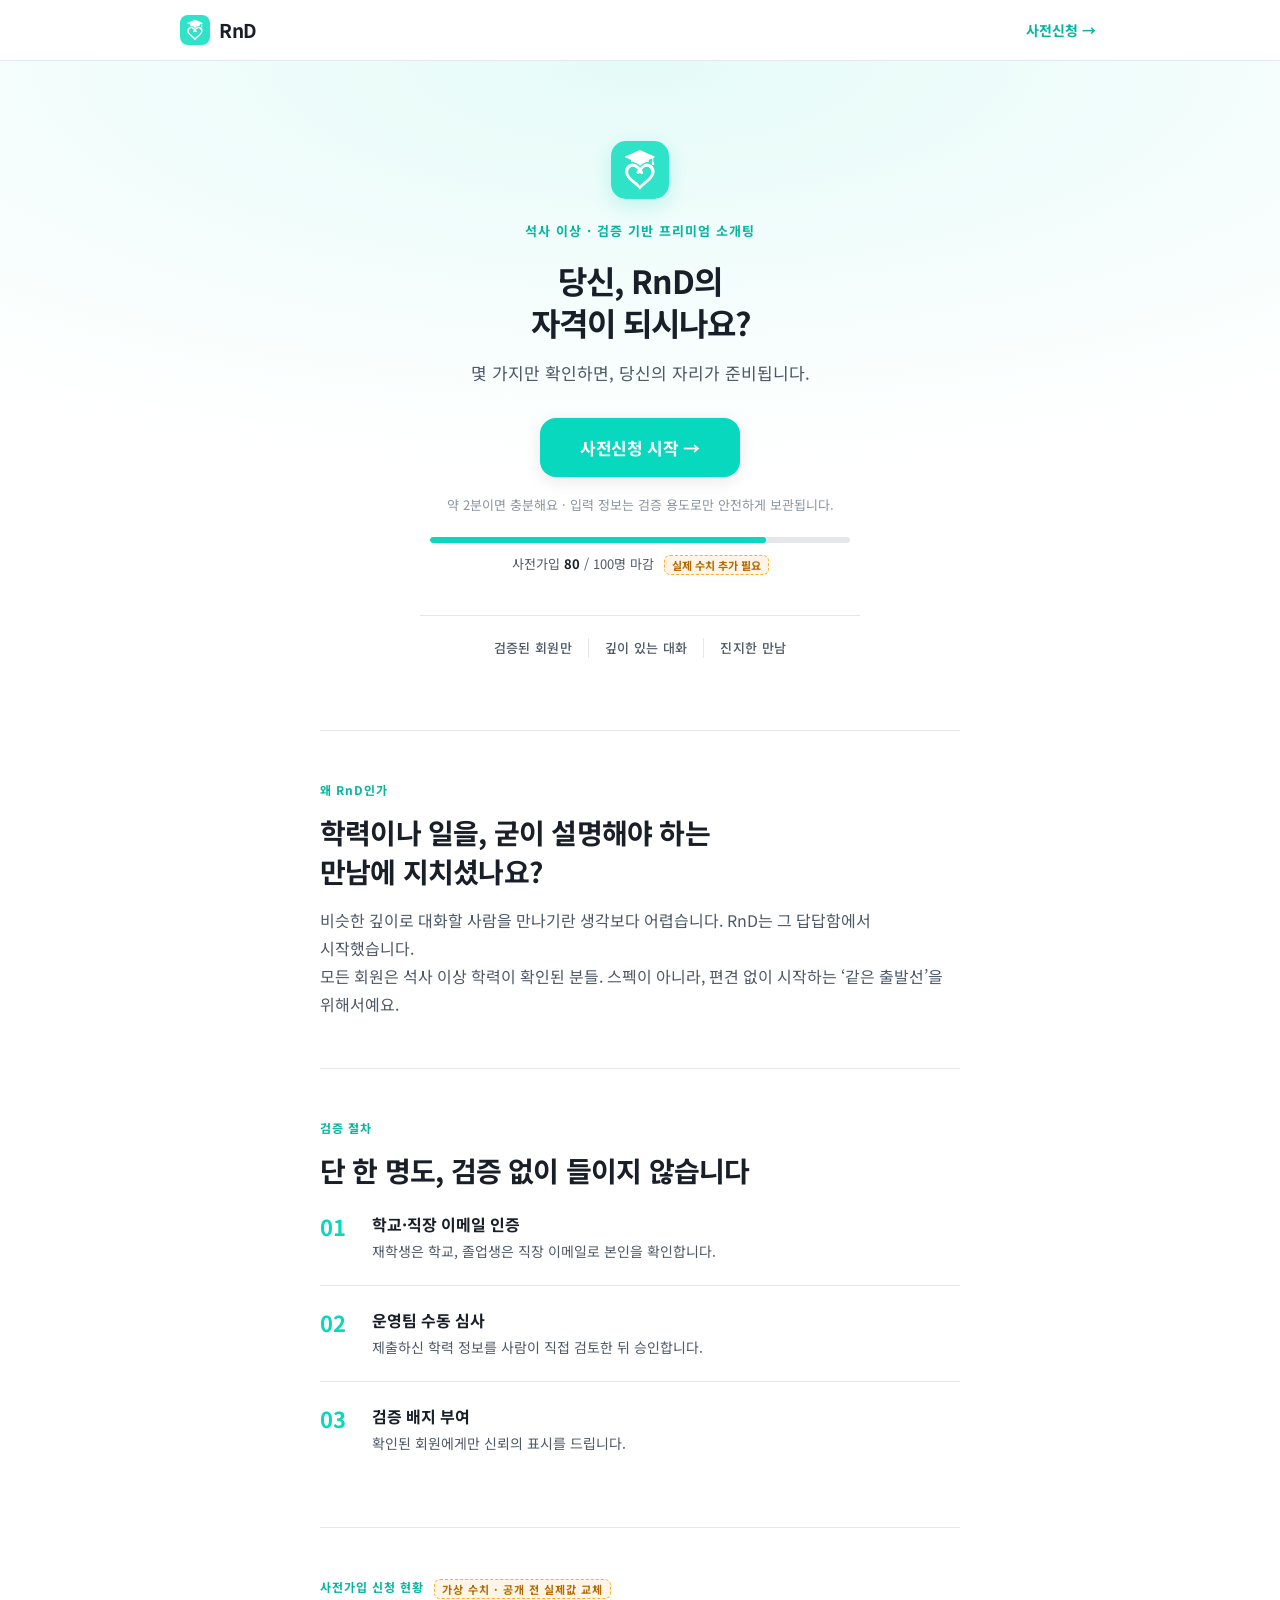
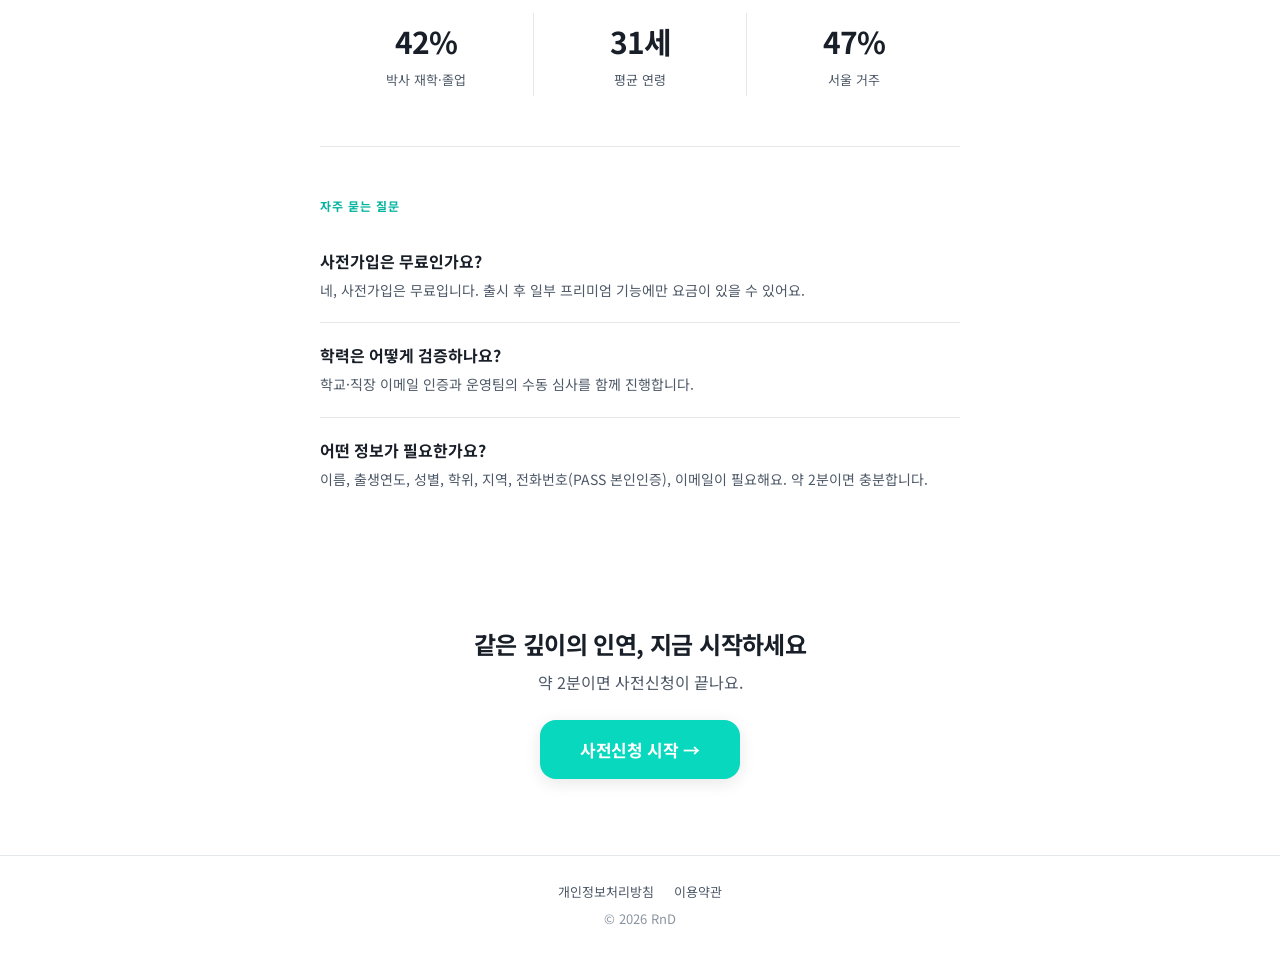
==== commit 6e9281a8: "신청 페이지 법적 보강 — 푸터 약관 링크 + 마케팅 선택 안내 - 푸터에 개인정보처리방침·이용약관 상시 링크 (법 §30③) - 마케팅(선택) 동의 하단에 '동의 안 해도 신청 " ====
--- a/versions/wizard/index.html
+++ b/versions/wizard/index.html
@@ -30,7 +30,7 @@
       <div class="hero-mark"><img src="../shared/rnd-logo.png" alt="RnD" /></div>
       <div class="eyebrow">석사 이상 · 검증 기반 프리미엄 소개팅</div>
       <h1>당신, RnD의<br />자격이 되시나요?</h1>
-      <p class="sub">RnD는 아무나 들어올 수 없습니다. 몇 가지만 확인하면, 당신의 자리가 준비됩니다.</p>
+      <p class="sub">몇 가지만 확인하면, 당신의 자리가 준비됩니다.</p>
       <button class="btn-start js-start" id="start-btn" type="button">사전신청 시작 →</button>
       <div class="reassure">약 2분이면 충분해요 · 입력 정보는 검증 용도로만 안전하게 보관됩니다.</div>
       <div class="capacity">
@@ -45,18 +45,12 @@
     </header>
 
     <div class="wrap">
-      <!-- 문제 공감 -->
+      <!-- 왜 RnD인가 (공감 + 해답 합침) -->
       <section class="block">
         <div class="sec-eyebrow">왜 RnD인가</div>
         <h2 class="block-h">학력이나 일을, 굳이 설명해야 하는<br />만남에 지치셨나요?</h2>
-        <p class="block-p">비슷한 깊이로 대화할 사람을 만나기란 생각보다 어렵습니다. 바쁜 일정, 좁아진 인간관계, 그리고 ‘이 사람이 진짜인지’ 알 수 없는 프로필들. RnD는 바로 그 답답함에서 시작했습니다.</p>
-      </section>
-
-      <!-- 해답 -->
-      <section class="block">
-        <div class="sec-eyebrow">우리의 방식</div>
-        <h2 class="block-h">검증된 사람들만,<br />진지하게 연결합니다.</h2>
-        <p class="block-p">RnD의 모든 회원은 석사 이상 학력이 확인된 분들입니다. 스펙을 자랑하기 위해서가 아니라, 편견 없이 대화를 시작할 수 있는 ‘같은 출발선’을 만들기 위해서예요.</p>
+        <p class="block-p">비슷한 깊이로 대화할 사람을 만나기란 생각보다 어렵습니다. RnD는 그 답답함에서 시작했습니다.</p>
+        <p class="block-p">모든 회원은 석사 이상 학력이 확인된 분들. 스펙이 아니라, 편견 없이 시작하는 ‘같은 출발선’을 위해서예요.</p>
       </section>
 
       <!-- 검증 3단계 -->
@@ -70,24 +64,16 @@
         </ol>
       </section>
 
-      <!-- 회원 구성 -->
-      <section class="block">
-        <div class="sec-eyebrow">함께하는 사람들 <span class="todo">실제 수치 추가 필요</span></div>
+      <!-- 사전가입 신청 현황 (가상 수치 — 공개 전 실제값 교체 필수) -->
+      <section class="block">
+        <div class="sec-eyebrow">사전가입 신청 현황 <span class="todo">가상 수치 · 공개 전 실제값 교체</span></div>
         <div class="stats">
-          <div class="stat"><div class="snum">100%</div><div class="slbl">석사 이상</div></div>
-          <div class="stat"><div class="snum">38%</div><div class="slbl">박사 재학·졸업</div></div>
-          <div class="stat"><div class="snum">20+</div><div class="slbl">전공 분야</div></div>
+          <div class="stat"><div class="snum">42%</div><div class="slbl">박사 재학·졸업</div></div>
+          <div class="stat"><div class="snum">31세</div><div class="slbl">평균 연령</div></div>
+          <div class="stat"><div class="snum">47%</div><div class="slbl">서울 거주</div></div>
         </div>
       </section>
     </div>
-
-    <!-- 미션 (풀폭 강조 밴드) -->
-    <section class="manifesto">
-      <div class="wrap">
-        <p class="m-quote">“우리는 스펙이 아니라 ‘깊이’로 연결된 만남을 믿습니다. 검증된 고학력자들이 편견 없이, 진짜 대화로 시작하는 곳.”</p>
-        <p class="m-by">— RnD 팀 <span class="todo">파운더 한마디 추가 필요</span></p>
-      </div>
-    </section>
 
     <div class="wrap">
       <!-- FAQ -->
@@ -96,9 +82,7 @@
         <dl class="faq">
           <div><dt>사전가입은 무료인가요?</dt><dd>네, 사전가입은 무료입니다. 출시 후 일부 프리미엄 기능에만 요금이 있을 수 있어요.</dd></div>
           <div><dt>학력은 어떻게 검증하나요?</dt><dd>학교·직장 이메일 인증과 운영팀의 수동 심사를 함께 진행합니다.</dd></div>
-          <div><dt>언제 출시되나요?</dt><dd>현재 1기 사전가입을 모집 중이며, 출시 일정은 사전가입자께 가장 먼저 안내드립니다. <span class="todo">출시일 추가 필요</span></dd></div>
           <div><dt>어떤 정보가 필요한가요?</dt><dd>이름, 출생연도, 성별, 학위, 지역, 전화번호(PASS 본인인증), 이메일이 필요해요. 약 2분이면 충분합니다.</dd></div>
-          <div><dt>제 정보는 안전한가요?</dt><dd>입력하신 정보는 검증 용도로만 사용되며, 안전하게 보관됩니다.</dd></div>
         </dl>
       </section>
     </div>
@@ -202,6 +186,45 @@
             <label>이메일 <span class="req">*</span></label>
             <input type="email" name="이메일" id="email" placeholder="example@email.com" />
           </div>
+
+          <!-- 약관 동의 -->
+          <div class="consent">
+            <label class="consent-all" id="consent-all-box">
+              <input type="checkbox" id="agree-all" />
+              <span class="cbox"></span>
+              <span class="consent-all-text">전체 동의합니다</span>
+            </label>
+            <div class="consent-list">
+              <div class="consent-item">
+                <label class="consent-check">
+                  <input type="checkbox" class="agree-required" id="agree-privacy" />
+                  <span class="cbox"></span>
+                  <span class="ctag req-tag">필수</span>
+                  <span class="ctext">개인정보 수집·이용 동의</span>
+                </label>
+                <a href="../shared/privacy.html" target="_blank" rel="noopener" class="cview">자세히</a>
+              </div>
+              <div class="consent-item">
+                <label class="consent-check">
+                  <input type="checkbox" class="agree-required" id="agree-terms" />
+                  <span class="cbox"></span>
+                  <span class="ctag req-tag">필수</span>
+                  <span class="ctext">이용약관 동의</span>
+                </label>
+                <a href="../shared/terms.html" target="_blank" rel="noopener" class="cview">자세히</a>
+              </div>
+              <div class="consent-item">
+                <label class="consent-check">
+                  <input type="checkbox" id="agree-marketing" />
+                  <span class="cbox"></span>
+                  <span class="ctag opt-tag">선택</span>
+                  <span class="ctext">마케팅·이벤트 정보 수신</span>
+                </label>
+                <a href="../shared/privacy.html" target="_blank" rel="noopener" class="cview">자세히</a>
+              </div>
+            </div>
+            <p class="consent-note">[선택] 항목은 동의하지 않아도 사전신청할 수 있어요.</p>
+          </div>
         </section>
 
         <div class="nav-btns">
@@ -233,6 +256,10 @@
   </section>
 
   <footer class="footer">
+    <div class="footer-links">
+      <a href="../shared/privacy.html">개인정보처리방침</a>
+      <a href="../shared/terms.html">이용약관</a>
+    </div>
     <div>© 2026 RnD</div>
   </footer>
 
--- a/versions/wizard/wizard.css
+++ b/versions/wizard/wizard.css
@@ -191,6 +191,7 @@
 .stat + .stat { border-left: 1px solid var(--border-default); }
 .snum { font-size: 30px; font-weight: 700; color: var(--text-primary); letter-spacing: -1px; }
 .slbl { font-size: 13px; color: var(--text-secondary); margin-top: 6px; }
+.stats-note { text-align: center; font-size: 12px; color: var(--text-tertiary); margin: 16px 0 0; }
 
 /* 미션 — 풀폭 강조 밴드 */
 .manifesto { background: var(--brand-50); padding: 60px 0; margin: 50px 0; }
@@ -210,3 +211,65 @@
 .final-cta p { color: var(--text-secondary); margin: 0 0 26px; }
 
 @media (min-width: 560px) { .block-h { font-size: 28px; } }
+
+/* ── 약관 동의 ── */
+.consent { margin-top: 24px; }
+/* 실제 체크박스 input은 숨기고 .cbox를 시각적 체크박스로(base.css의 input 전역스타일 회피) */
+.consent input[type="checkbox"] { position: absolute; opacity: 0; width: 1px; height: 1px; margin: 0; }
+.cbox {
+  flex: 0 0 auto; width: 22px; height: 22px; border-radius: 7px;
+  border: 1.5px solid var(--border-strong); background: #fff;
+  display: inline-flex; align-items: center; justify-content: center;
+  transition: background .15s, border-color .15s;
+}
+.cbox::after {
+  content: ""; width: 10px; height: 5px; margin-top: -2px;
+  border-left: 2.5px solid #fff; border-bottom: 2.5px solid #fff;
+  transform: rotate(-45deg); opacity: 0; transition: opacity .12s;
+}
+.consent input:checked + .cbox { background: var(--brand-500); border-color: var(--brand-500); }
+.consent input:checked + .cbox::after { opacity: 1; }
+.consent input:focus-visible + .cbox { box-shadow: 0 0 0 3px rgba(7, 216, 190, .18); }
+
+/* 전체 동의 — 강조 박스 */
+.consent-all {
+  display: flex; align-items: center; gap: 11px; padding: 15px 16px;
+  border: 1.5px solid var(--border-default); border-radius: var(--radius);
+  cursor: pointer; transition: border-color .15s, background .15s;
+}
+.consent-all:hover { border-color: var(--border-strong); }
+.consent-all.on { border-color: var(--brand-500); background: var(--brand-50); }
+.consent-all-text { font-size: 15px; font-weight: 700; color: var(--text-primary); }
+
+/* 개별 항목 */
+.consent-list { margin-top: 6px; }
+.consent-item { display: flex; align-items: center; }
+.consent-check {
+  flex: 1 1 auto; display: flex; align-items: center; gap: 10px;
+  padding: 11px 12px; cursor: pointer; border-radius: 10px; transition: background .12s;
+}
+.consent-check:hover { background: #F8F9FA; }
+.ctag { flex: 0 0 auto; font-size: 11px; font-weight: 700; padding: 2px 7px; border-radius: 6px; letter-spacing: -0.2px; }
+.req-tag { color: var(--error); background: #FFF0F3; }
+.opt-tag { color: var(--text-secondary); background: #F1F3F5; }
+.ctext { flex: 1 1 auto; font-size: 14px; font-weight: 500; color: var(--text-primary); }
+.cview {
+  flex: 0 0 auto; font-size: 13px; color: var(--text-tertiary);
+  text-decoration: none; padding: 8px 10px; white-space: nowrap;
+}
+.cview::after { content: "›"; margin-left: 3px; font-size: 15px; }
+.cview:hover { color: var(--brand-600); }
+.consent-note { font-size: 12px; color: var(--text-tertiary); margin: 10px 2px 0; line-height: 1.5; }
+
+/* 푸터 약관 링크 */
+.footer-links { margin-bottom: 8px; }
+.footer-links a { color: var(--text-secondary); text-decoration: none; margin: 0 8px; font-size: 13px; }
+.footer-links a:hover { color: var(--brand-600); }
+
+/* 좁은 화면: 동의 항목이 한 줄에 들어가도록 여백·글자 살짝 축소 */
+@media (max-width: 420px) {
+  .consent-check { padding: 11px 6px; gap: 8px; }
+  .ctext { font-size: 13.5px; }
+  .ctag { padding: 2px 6px; }
+  .cview { padding: 8px 4px; font-size: 12px; }
+}
